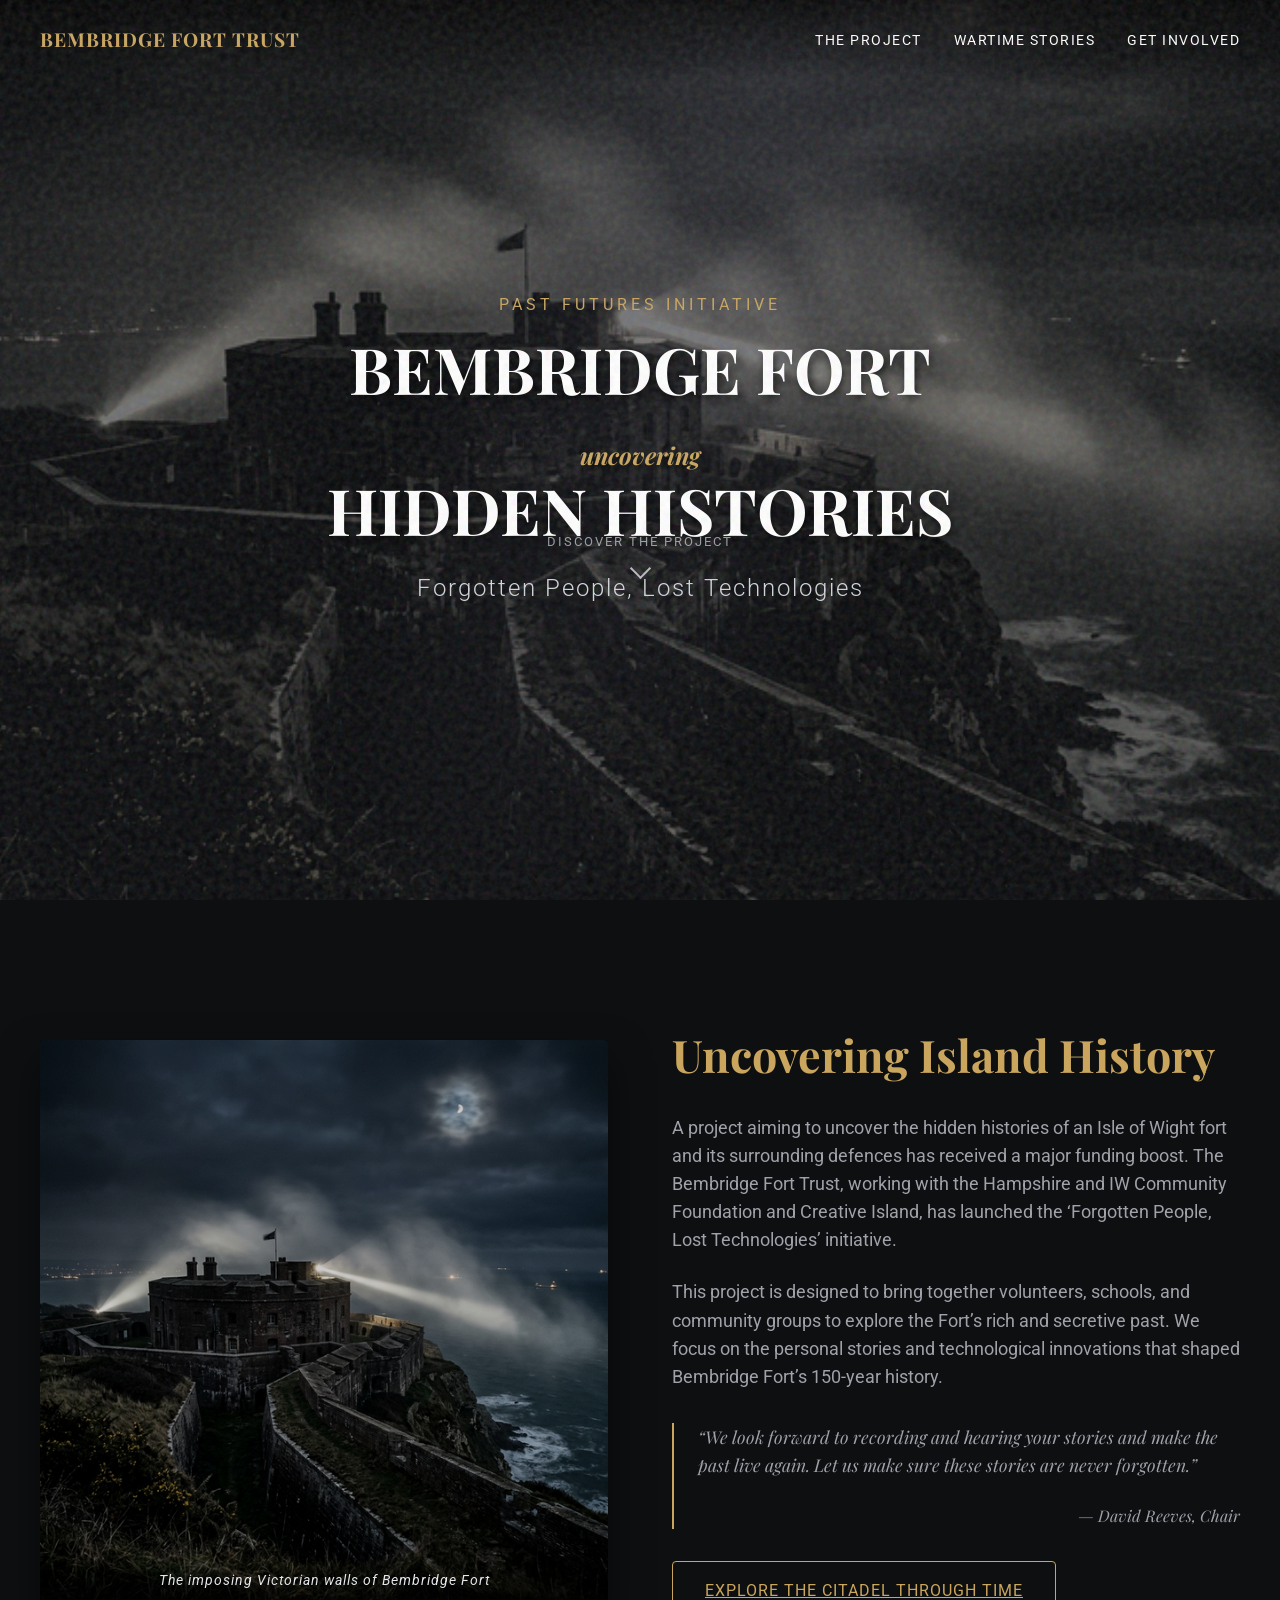
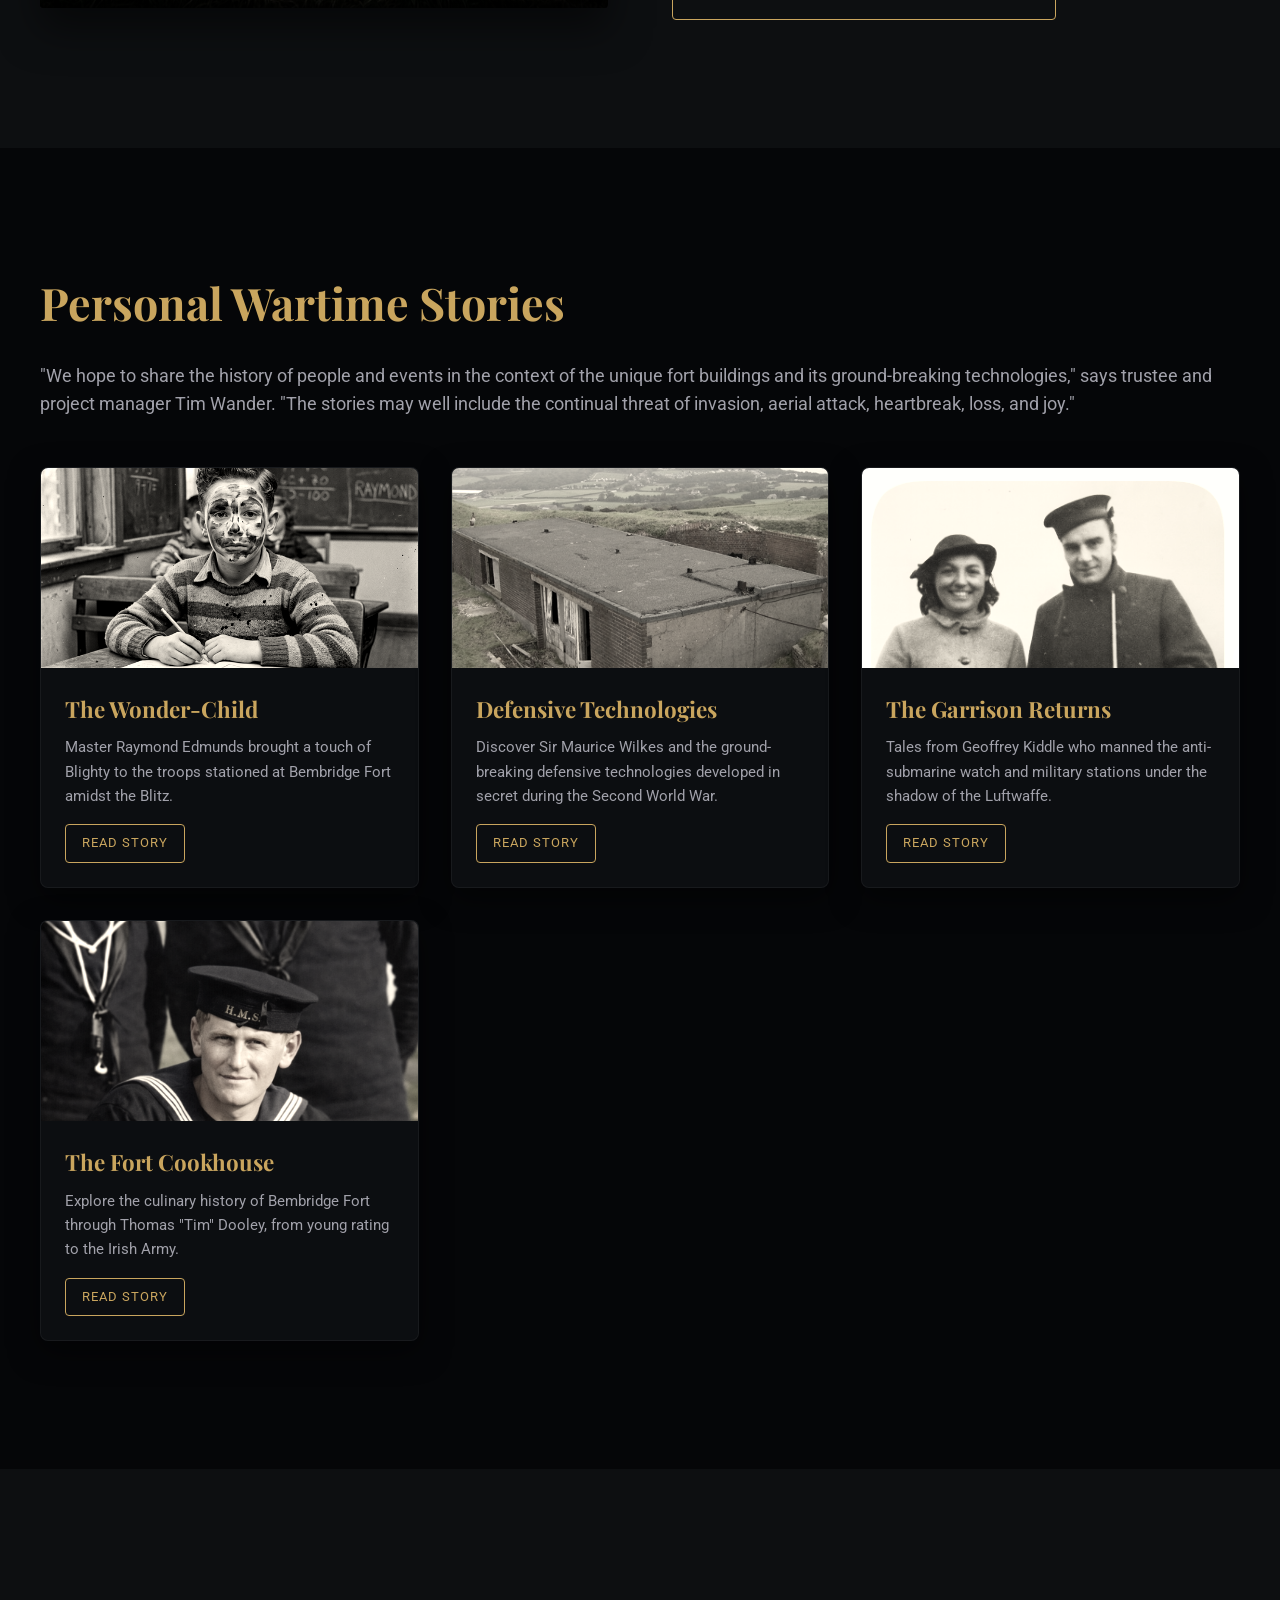
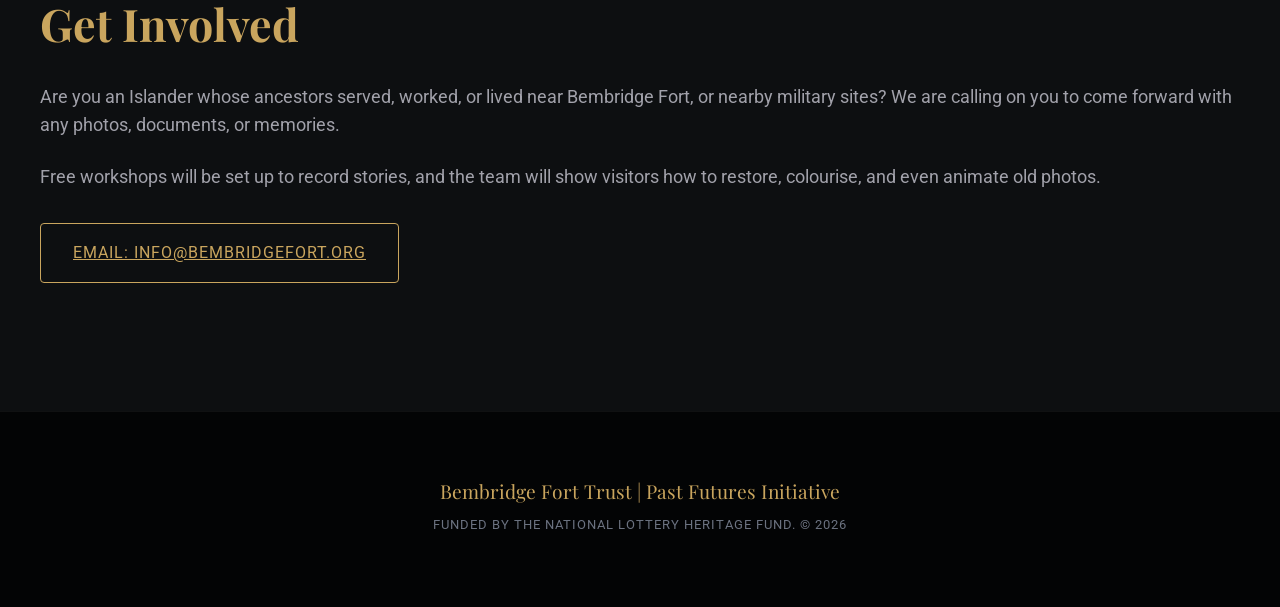
==== index.html @ e0f0e435 "Initial commit of Bembridge Fort Hidden Stories web experience" ====
<!DOCTYPE html>
<html lang="en">

<head>
    <meta charset="UTF-8">
    <meta name="viewport" content="width=device-width, initial-scale=1.0">
    <title>Bembridge Fort Trust | Hidden Wartime Stories Uncovered</title>
    <meta name="description"
        content="A project aiming to uncover the hidden histories of Bembridge Fort and its surrounding defences on the Isle of Wight.">
    <!-- British typography inspiration via Google Fonts -->
    <link rel="preconnect" href="https://fonts.googleapis.com">
    <link rel="preconnect" href="https://fonts.gstatic.com" crossorigin>
    <link
        href="https://fonts.googleapis.com/css2?family=Playfair+Display:ital,wght@0,400;0,700;1,400&family=Roboto:wght@300;400;500;700&display=swap"
        rel="stylesheet">
    <link rel="stylesheet" href="styles.css">
    <style>
        .cards-grid {
            display: grid;
            grid-template-columns: repeat(auto-fill, minmax(300px, 1fr));
            gap: 2rem;
            margin-top: 3rem;
        }

        .story-card {
            background-color: #0c0e11;
            border-radius: 8px;
            overflow: hidden;
            box-shadow: 0 10px 30px rgba(0, 0, 0, 0.5);
            transition: transform 0.3s ease, box-shadow 0.3s ease;
            cursor: pointer;
            text-decoration: none;
            display: flex;
            flex-direction: column;
            border: 1px solid rgba(255, 255, 255, 0.05);
        }

        .story-card:hover {
            transform: translateY(-10px);
            box-shadow: 0 15px 40px rgba(200, 165, 94, 0.2);
            border-color: var(--accent-color);
        }

        .card-image {
            height: 200px;
            background-size: cover;
            background-position: center;
            filter: grayscale(80%) sepia(20%) contrast(1.1);
            transition: filter 0.3s ease;
        }

        .story-card:hover .card-image {
            filter: grayscale(0%) sepia(0%) contrast(1.0);
        }

        .card-content {
            padding: 1.5rem;
            flex: 1;
        }

        .card-content h3 {
            font-family: var(--font-heading);
            color: var(--accent-color);
            font-size: 1.4rem;
            margin-bottom: 0.5rem;
        }

        .card-content p {
            font-size: 0.95rem;
            color: #a1a1aa;
            margin-bottom: 1rem;
        }

        .btn-outline {
            display: inline-block;
            padding: 0.5rem 1rem;
            border: 1px solid var(--accent-color);
            color: var(--accent-color);
            text-transform: uppercase;
            font-size: 0.8rem;
            letter-spacing: 1px;
            border-radius: 4px;
            transition: background-color 0.3s, color 0.3s;
        }

        .story-card:hover .btn-outline {
            background-color: var(--accent-color);
            color: #000;
        }

        .coming-soon {
            opacity: 0.5;
            cursor: default;
        }

        .coming-soon:hover {
            transform: none;
            box-shadow: 0 10px 30px rgba(0, 0, 0, 0.5);
            border-color: rgba(255, 255, 255, 0.05);
        }
    </style>
</head>

<body>

    <!-- Film grain overlay -->
    <div class="film-grain"></div>

    <!-- Navigation -->
    <nav class="nav">
        <div class="nav-content">
            <span class="logo">Bembridge Fort Trust</span>
            <ul class="nav-links">
                <li><a href="#about">The Project</a></li>
                <li><a href="#stories">Wartime Stories</a></li>
                <li><a href="#contact">Get Involved</a></li>
            </ul>
        </div>
    </nav>

    <!-- Hero Section -->
    <header class="section hero" id="intro">
        <div class="hero-content fade-in">
            <div class="date-anchor">Past Futures Initiative</div>
            <h1 class="title">BEMBRIDGE FORT<br><span class="presents">uncovering</span><br>HIDDEN HISTORIES</h1>
            <p class="subtitle">Forgotten People, Lost Technologies</p>
            <div class="scroll-indicator">
                <span>Discover the Project</span>
                <div class="arrow"></div>
            </div>
        </div>
        <div class="hero-poster"
            style="background-image: url('assets/bembridge_fort_hero_1772310109399.png'); opacity: 0.4;"></div>
        <div class="searchlight"></div>
    </header>

    <main>
        <!-- The Project Concept -->
        <section class="section narrative-section" id="about">
            <div class="container reverse">
                <div class="text-content slide-in-left">
                    <h2>Uncovering Island History</h2>
                    <p>
                        A project aiming to uncover the hidden histories of an Isle of Wight fort and its surrounding
                        defences has received a major funding boost.
                        The Bembridge Fort Trust, working with the Hampshire and IW Community Foundation and Creative
                        Island, has launched the ‘Forgotten People, Lost Technologies’ initiative.
                    </p>
                    <p>
                        This project is designed to bring together volunteers, schools, and community groups to explore
                        the Fort’s rich and secretive past. We focus on the personal stories and technological
                        innovations that shaped Bembridge Fort’s 150-year history.
                    </p>
                    <div class="quote">
                        <p>“We look forward to recording and hearing your stories and make the past live again. Let us
                            make sure these stories are never forgotten.”</p>
                        <p style="font-size: 1rem; color: #a1a1aa; text-align: right; margin-top: 10px;">— David Reeves,
                            Chair</p>
                    </div>
                    <div style="margin-top: 2rem;">
                        <a href="fort_history.html" class="btn-outline"
                            style="padding: 1rem 2rem; font-size: 1rem;">Explore the Citadel Through Time</a>
                    </div>
                </div>
                <div class="image-content slide-in-right">
                    <img src="assets/bembridge_fort_hero_1772310109399.png" alt="Bembridge Fort on Culver Down"
                        style="filter: brightness(0.8);">
                    <p class="caption">The imposing Victorian walls of Bembridge Fort</p>
                </div>
            </div>
        </section>

        <!-- Untold Stories Section -->
        <section class="section narrative-section dark-bg" id="stories">
            <div class="container" style="flex-direction: column; align-items: flex-start;">
                <div class="text-content slide-in-right" style="width: 100%;">
                    <h2>Personal Wartime Stories</h2>
                    <p>
                        "We hope to share the history of people and events in the context of the unique fort buildings
                        and its ground-breaking technologies," says trustee and project manager Tim Wander.
                        "The stories may well include the continual threat of invasion, aerial attack, heartbreak, loss,
                        and joy."
                    </p>

                    <div class="cards-grid">
                        <!-- Card 1: Raymond Edmunds -->
                        <a href="raymond.html" class="story-card">
                            <div class="card-image"
                                style="background-image: url('assets/the_greasepaint_boy_1772309182259.png');"></div>
                            <div class="card-content">
                                <h3>The Wonder-Child</h3>
                                <p>Master Raymond Edmunds brought a touch of Blighty to the troops stationed at
                                    Bembridge Fort amidst the Blitz.</p>
                                <span class="btn-outline">Read Story</span>
                            </div>
                        </a>

                        <!-- Card 2: Defensive Technologies -->
                        <a href="wilkes.html" class="story-card">
                            <div class="card-image" style="background-image: url('assets/Radar building.jpg');"></div>
                            <div class="card-content">
                                <h3>Defensive Technologies</h3>
                                <p>Discover Sir Maurice Wilkes and the ground-breaking defensive technologies developed
                                    in secret during the Second World War.</p>
                                <span class="btn-outline">Read Story</span>
                            </div>
                        </a>

                        <!-- Card 3: The Garrison Returns -->
                        <a href="kiddle.html" class="story-card">
                            <div class="card-image"
                                style="background-image: url('assets/imagekk.png'); background-position: top;"></div>
                            <div class="card-content">
                                <h3>The Garrison Returns</h3>
                                <p>Tales from Geoffrey Kiddle who manned the anti-submarine watch and military stations
                                    under the shadow of the Luftwaffe.</p>
                                <span class="btn-outline">Read Story</span>
                            </div>
                        </a>

                        <!-- Card 4: The Fort Cookhouse -->
                        <a href="dooley.html" class="story-card">
                            <div class="card-image"
                                style="background-image: url('assets/tom dooley b est image but not animated.png'); background-position: top;">
                            </div>
                            <div class="card-content">
                                <h3>The Fort Cookhouse</h3>
                                <p>Explore the culinary history of Bembridge Fort through Thomas "Tim" Dooley, from
                                    young rating to the Irish Army.</p>
                                <span class="btn-outline">Read Story</span>
                            </div>
                        </a>
                    </div>
                </div>
            </div>
        </section>

        <!-- Get Involved Section -->
        <section class="section narrative-section" id="contact">
            <div class="container reverse">
                <div class="text-content slide-in-left">
                    <h2>Get Involved</h2>
                    <p>
                        Are you an Islander whose ancestors served, worked, or lived near Bembridge Fort, or nearby
                        military sites? We are calling on you to come forward with any photos, documents, or memories.
                    </p>
                    <p>
                        Free workshops will be set up to record stories, and the team will show visitors how to restore,
                        colourise, and even animate old photos.
                    </p>
                    <div style="margin-top: 2rem;">
                        <a href="mailto:info@bembridgefort.org" class="btn-outline"
                            style="padding: 1rem 2rem; font-size: 1rem;">Email: info@bembridgefort.org</a>
                    </div>
                </div>
            </div>
        </section>
    </main>

    <!-- Footer -->
    <footer class="footer">
        <p>Bembridge Fort Trust | Past Futures Initiative</p>
        <p class="small-text">Funded by the National Lottery Heritage Fund. © 2026</p>
    </footer>

    <script src="script.js"></script>
</body>

</html>
---- styles.css ----
:root {
    --bg-color: #0d0f11;
    --text-color: #d1d5db;
    --accent-color: #c9a55e;
    --dark-section: #050608;
    --font-heading: 'Playfair Display', serif;
    --font-body: 'Roboto', sans-serif;
}

* {
    margin: 0;
    padding: 0;
    box-sizing: border-box;
}

body {
    background-color: var(--bg-color);
    color: var(--text-color);
    font-family: var(--font-body);
    line-height: 1.6;
    overflow-x: hidden;
    scroll-behavior: smooth;
}

/* Film Grain Effect */
.film-grain {
    position: fixed;
    top: 0;
    left: 0;
    width: 100vw;
    height: 100vh;
    pointer-events: none;
    z-index: 9999;
    opacity: 0.15;
    background-image: url('data:image/svg+xml,%3Csvg viewBox="0 0 200 200" xmlns="http://www.w3.org/2000/svg"%3E%3Cfilter id="noiseFilter"%3E%3CfeTurbulence type="fractalNoise" baseFrequency="0.65" numOctaves="3" stitchTiles="stitch"/%3E%3C/filter%3E%3Crect width="100%25" height="100%25" filter="url(%23noiseFilter)"/%3E%3C/svg%3E');
}

/* Navigation */
.nav {
    position: fixed;
    top: 0;
    width: 100%;
    padding: 1.5rem 2rem;
    z-index: 100;
    transition: background 0.3s ease;
    background: linear-gradient(to bottom, rgba(0,0,0,0.8), transparent);
}
.nav.scrolled {
    background: rgba(13, 15, 17, 0.95);
    backdrop-filter: blur(10px);
    border-bottom: 1px solid rgba(255,255,255,0.05);
}

.nav-content {
    max-width: 1200px;
    margin: 0 auto;
    display: flex;
    justify-content: space-between;
    align-items: center;
}

.logo {
    font-family: var(--font-heading);
    font-weight: 700;
    font-size: 1.2rem;
    color: var(--accent-color);
    letter-spacing: 1px;
    text-transform: uppercase;
}

.nav-links {
    list-style: none;
    display: flex;
    gap: 2rem;
}

.nav-links li a {
    color: #fff;
    text-decoration: none;
    font-size: 0.9rem;
    text-transform: uppercase;
    letter-spacing: 1.5px;
    transition: color 0.3s;
}

.nav-links li a:hover {
    color: var(--accent-color);
}

/* Hero Section */
.hero {
    height: 100vh;
    display: flex;
    align-items: center;
    justify-content: center;
    position: relative;
    overflow: hidden;
}

.hero-poster {
    position: absolute;
    top: 0;
    left: 0;
    width: 100%;
    height: 100%;
    background-size: cover;
    background-position: center;
    opacity: 0.3;
    z-index: -2;
    filter: grayscale(80%) sepia(20%) contrast(1.2);
    transform: scale(1.05);
    animation: slowZoom 20s infinite alternate linear;
}

@keyframes slowZoom {
    0% { transform: scale(1.05); }
    100% { transform: scale(1.15); }
}

.searchlight {
    position: absolute;
    top: -50%;
    left: 50%;
    width: 80vh;
    height: 200vh;
    background: radial-gradient(ellipse at 50% 0%, rgba(200,200,255,0.1), transparent 60%);
    transform: translateX(-50%) rotate(20deg);
    z-index: -1;
    animation: sweep 15s infinite alternate ease-in-out;
}

@keyframes sweep {
    0% { transform: translateX(-50%) rotate(-30deg); }
    100% { transform: translateX(-50%) rotate(30deg); }
}

.hero-content {
    text-align: center;
    z-index: 1;
    padding: 0 1rem;
}

.date-anchor {
    font-family: var(--font-body);
    font-size: 1rem;
    letter-spacing: 4px;
    color: var(--accent-color);
    text-transform: uppercase;
    margin-bottom: 1rem;
    display: inline-block;
}

.title {
    font-family: var(--font-heading);
    font-size: 4rem;
    line-height: 1.1;
    color: #fff;
    margin-bottom: 1.5rem;
    text-shadow: 2px 4px 10px rgba(0,0,0,0.8);
}
.title .presents {
    font-size: 1.5rem;
    font-style: italic;
    color: var(--accent-color);
}

.subtitle {
    font-size: 1.5rem;
    font-family: var(--font-body);
    font-weight: 300;
    letter-spacing: 2px;
}

/* Scroll indicator */
.scroll-indicator {
    position: absolute;
    bottom: 2rem;
    left: 50%;
    transform: translateX(-50%);
    display: flex;
    flex-direction: column;
    align-items: center;
    gap: 0.5rem;
    opacity: 0.7;
    animation: bounce 2s infinite;
}

.scroll-indicator span {
    font-size: 0.8rem;
    text-transform: uppercase;
    letter-spacing: 2px;
}

.arrow {
    width: 15px;
    height: 15px;
    border-right: 2px solid #fff;
    border-bottom: 2px solid #fff;
    transform: rotate(45deg);
}

@keyframes bounce {
    0%, 20%, 50%, 80%, 100% { transform: translateY(0) translateX(-50%); }
    40% { transform: translateY(-10px) translateX(-50%); }
    60% { transform: translateY(-5px) translateX(-50%); }
}

/* Section Components */
.section {
    padding: 8rem 2rem;
}

.dark-bg {
    background-color: var(--dark-section);
}

.container {
    max-width: 1200px;
    margin: 0 auto;
    display: flex;
    align-items: center;
    gap: 4rem;
}

.container.reverse {
    flex-direction: row-reverse;
}

.text-content {
    flex: 1;
}

.text-content h2 {
    font-family: var(--font-heading);
    font-size: 2.8rem;
    color: var(--accent-color);
    margin-bottom: 2rem;
    line-height: 1.2;
}

.text-content p {
    font-size: 1.1rem;
    margin-bottom: 1.5rem;
    color: #a1a1aa;
}

.quote {
    margin-top: 2rem;
    padding-left: 1.5rem;
    border-left: 2px solid var(--accent-color);
    font-family: var(--font-heading);
    font-style: italic;
    font-size: 1.4rem;
    color: #fff;
}

.image-content {
    flex: 1;
    position: relative;
    border-radius: 4px;
    overflow: hidden;
    box-shadow: 0 20px 40px rgba(0,0,0,0.5);
    background-color: #000;
}

.image-content img {
    width: 100%;
    height: auto;
    display: block;
    filter: contrast(1.1) saturate(0.85);
    transition: transform 0.7s ease, filter 0.7s ease;
}

.image-content:hover img {
    transform: scale(1.05);
    filter: contrast(1) saturate(1);
}

.caption {
    position: absolute;
    bottom: 0;
    width: 100%;
    padding: 1rem;
    background: linear-gradient(to top, rgba(0,0,0,0.9), transparent);
    color: #e5e7eb;
    font-size: 0.9rem;
    font-family: var(--font-body);
    font-style: italic;
    text-align: center;
    letter-spacing: 1px;
}

/* Animations */
.fade-in {
    opacity: 0;
    transform: translateY(30px);
    transition: opacity 1s ease-out, transform 1s ease-out;
}

.slide-in-left {
    opacity: 0;
    transform: translateX(-50px);
    transition: opacity 1s ease-out, transform 1s ease-out;
}

.slide-in-right {
    opacity: 0;
    transform: translateX(50px);
    transition: opacity 1s ease-out, transform 1s ease-out;
}

.in-view {
    opacity: 1;
    transform: translateY(0) translateX(0);
}

/* Footer */
.footer {
    text-align: center;
    padding: 4rem 2rem;
    background-color: #030405;
    border-top: 1px solid rgba(255,255,255,0.05);
}

.footer p {
    font-family: var(--font-heading);
    color: var(--accent-color);
    font-size: 1.2rem;
    margin-bottom: 0.5rem;
}

.footer .small-text {
    font-family: var(--font-body);
    font-size: 0.8rem;
    color: #6b7280;
    text-transform: uppercase;
    letter-spacing: 1px;
}

/* Responsive */
@media screen and (max-width: 900px) {
    .container, .container.reverse {
        flex-direction: column;
        gap: 3rem;
    }
    
    .title {
        font-size: 3rem;
    }
    
    .nav-links {
        display: none;
    }
}
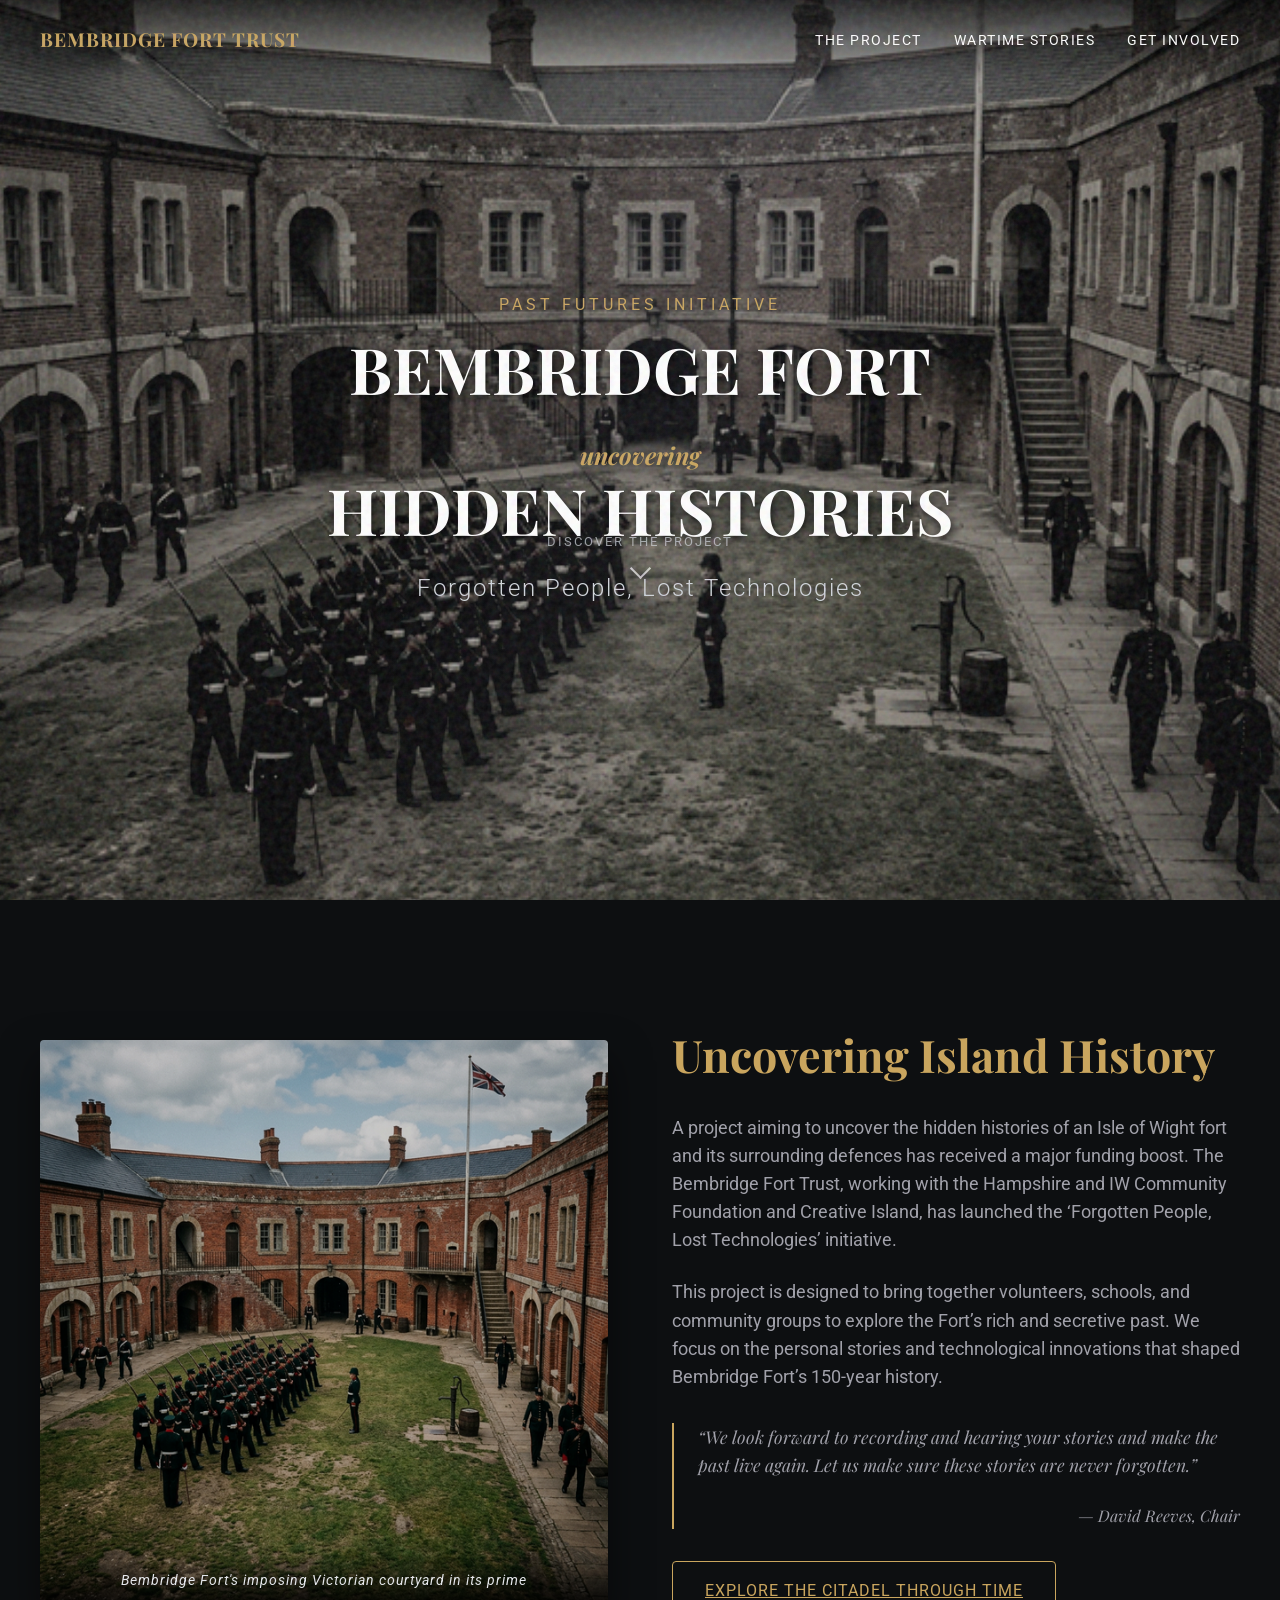
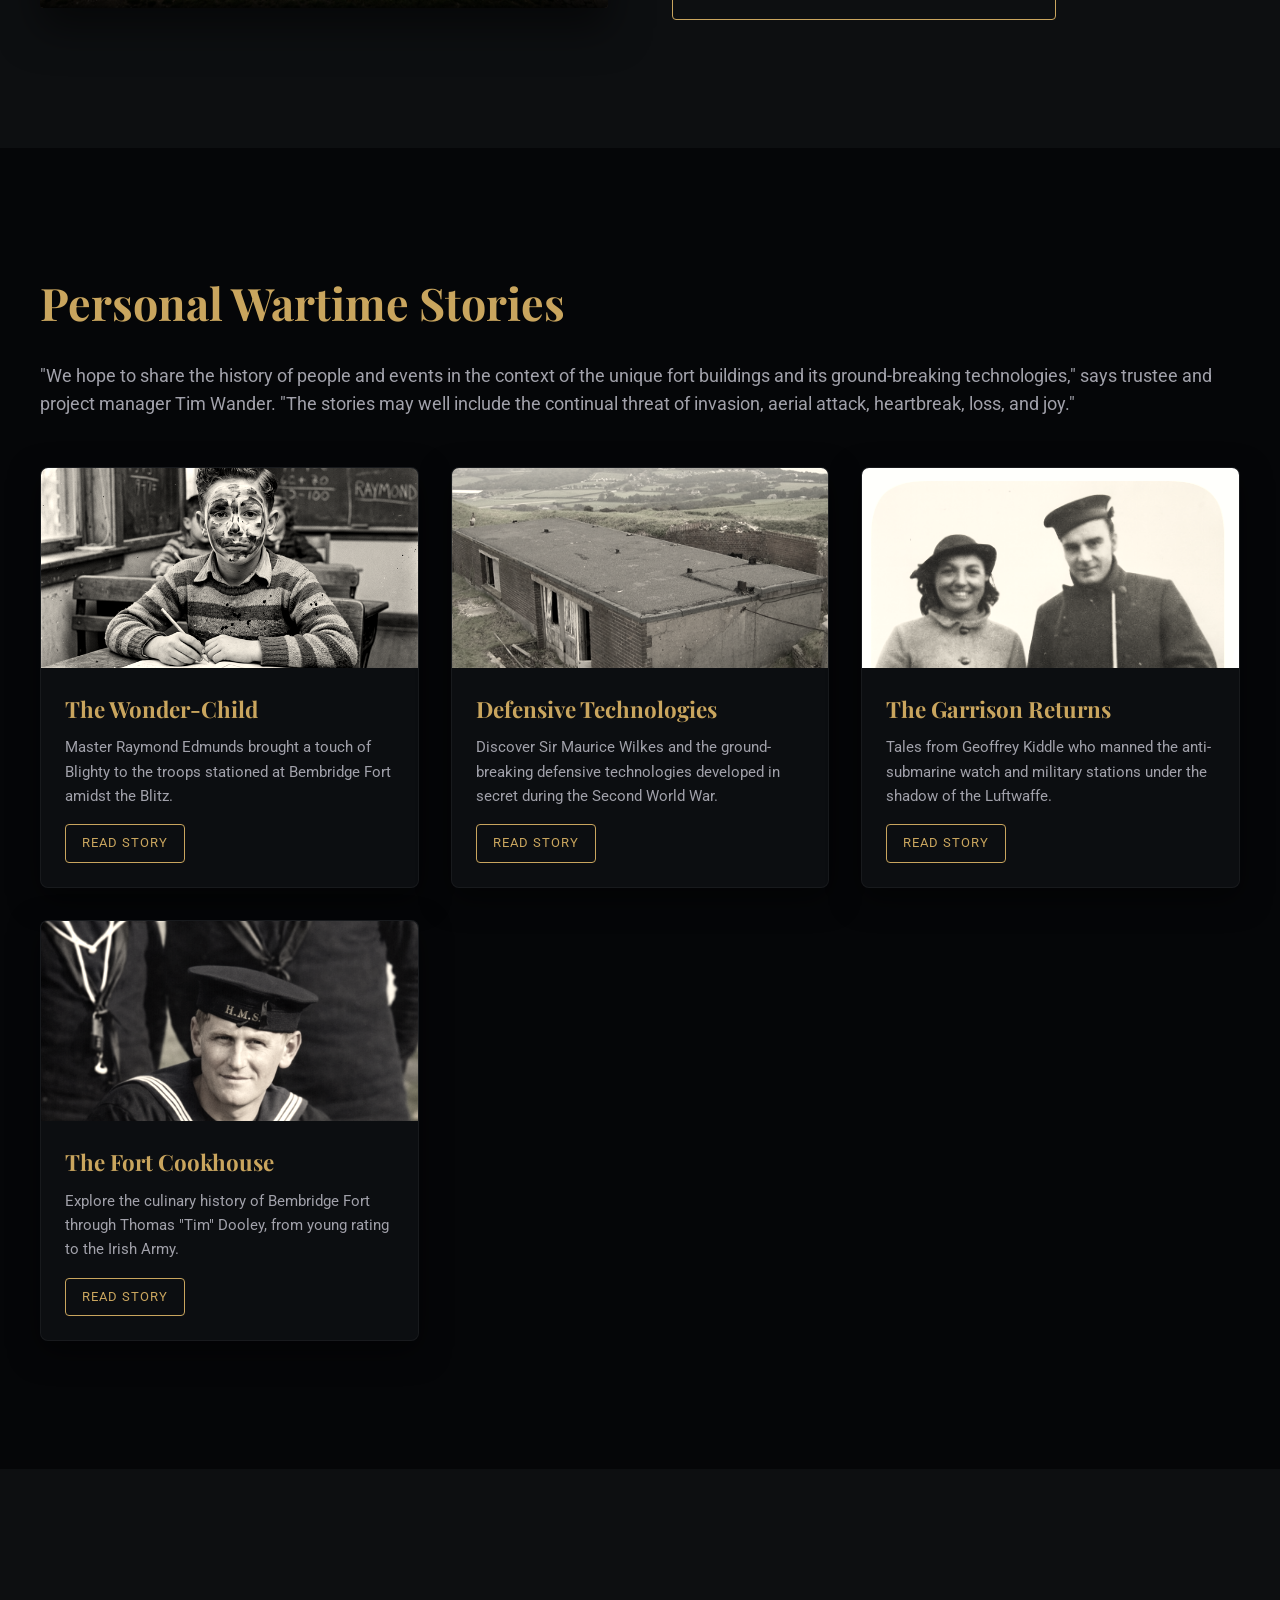
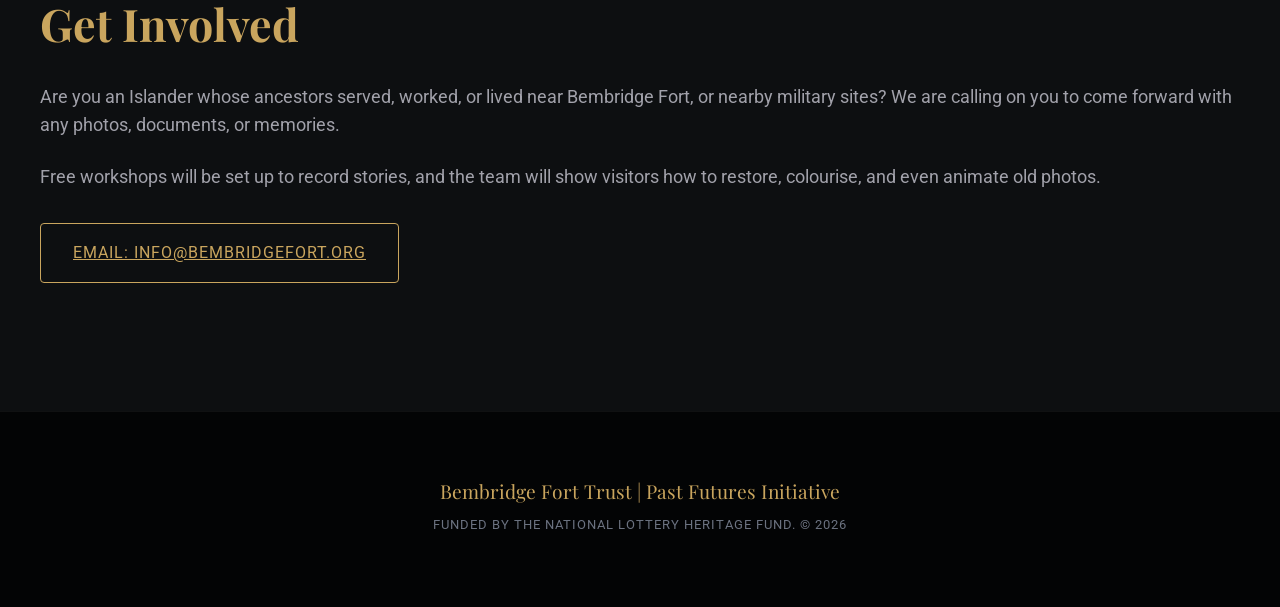
==== commit e6c14a79: "Update main page with reimagined Victorian prime fort image" ====
--- a/index.html
+++ b/index.html
@@ -130,7 +130,8 @@
             </div>
         </div>
         <div class="hero-poster"
-            style="background-image: url('assets/bembridge_fort_hero_1772310109399.png'); opacity: 0.4;"></div>
+            style="background-image: url('assets/fort_courtyard_prime_1772313951961.png'); opacity: 0.6; background-position: center;">
+        </div>
         <div class="searchlight"></div>
     </header>
 
@@ -163,9 +164,9 @@
                     </div>
                 </div>
                 <div class="image-content slide-in-right">
-                    <img src="assets/bembridge_fort_hero_1772310109399.png" alt="Bembridge Fort on Culver Down"
+                    <img src="assets/fort_courtyard_prime_1772313951961.png" alt="Bembridge Fort in its prime"
                         style="filter: brightness(0.8);">
-                    <p class="caption">The imposing Victorian walls of Bembridge Fort</p>
+                    <p class="caption">Bembridge Fort's imposing Victorian courtyard in its prime</p>
                 </div>
             </div>
         </section>
